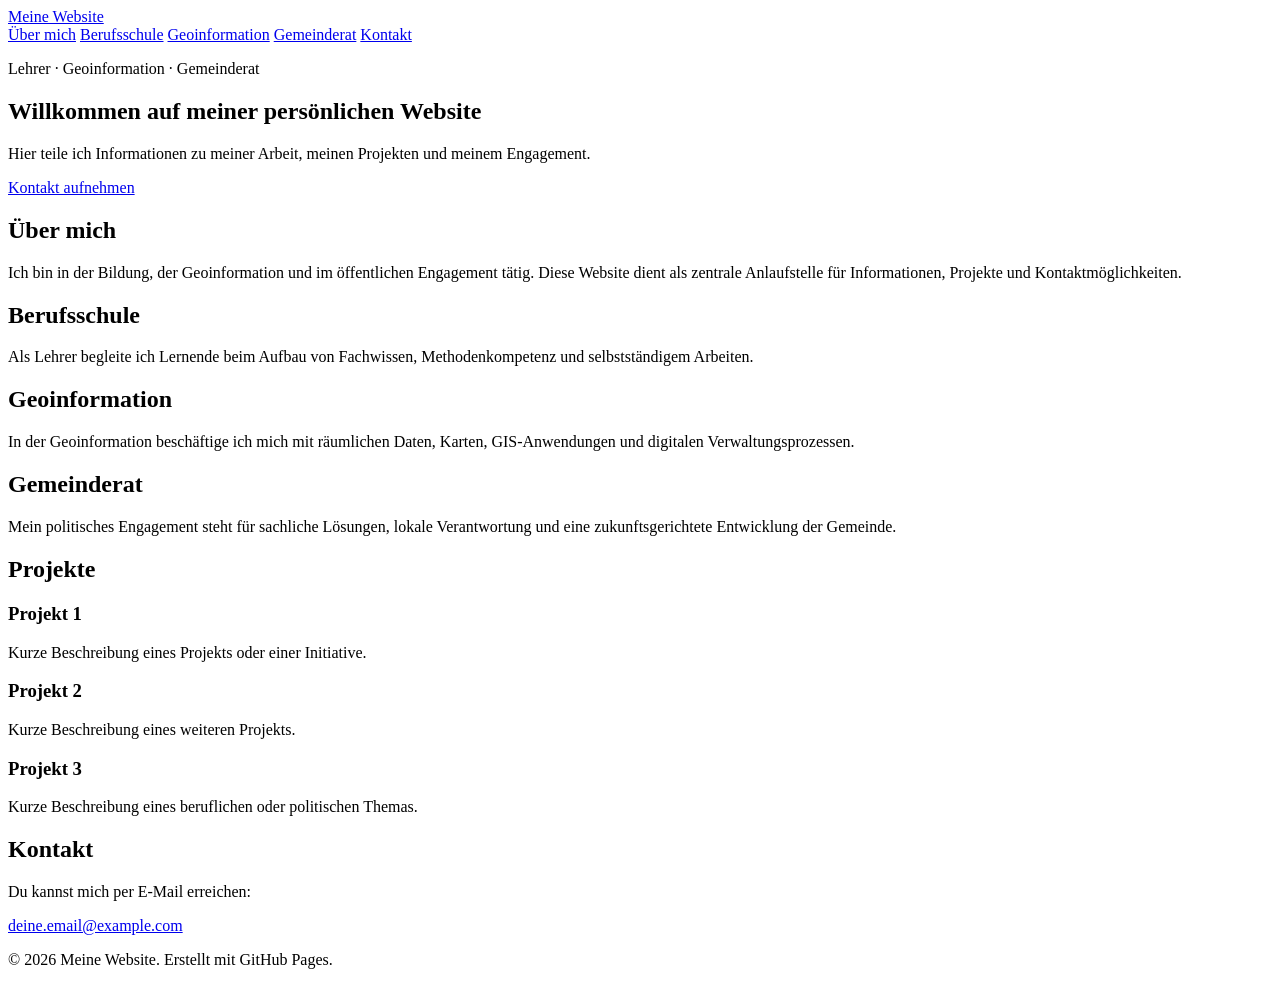
==== index.html @ fcdd3fe5 "Add files via upload" ====
<!DOCTYPE html>
<html lang="de">
<head>
  <meta charset="UTF-8" />
  <meta name="viewport" content="width=device-width, initial-scale=1.0" />
  <title>Meine Website</title>
  <link rel="stylesheet" href="style.css" />
</head>
<body>
  <header class="site-header">
    <nav class="nav">
      <a href="#start" class="logo">Meine Website</a>
      <div class="nav-links">
        <a href="#ueber-mich">Über mich</a>
        <a href="#berufsschule">Berufsschule</a>
        <a href="#geoinformation">Geoinformation</a>
        <a href="#gemeinderat">Gemeinderat</a>
        <a href="#kontakt">Kontakt</a>
      </div>
    </nav>
  </header>

  <main>
    <section id="start" class="hero">
      <div>
        <p class="eyebrow">Lehrer · Geoinformation · Gemeinderat</p>
        <h1>Willkommen auf meiner persönlichen Website</h1>
        <p class="lead">
          Hier teile ich Informationen zu meiner Arbeit, meinen Projekten und meinem Engagement.
        </p>
        <a class="button" href="#kontakt">Kontakt aufnehmen</a>
      </div>
    </section>

    <section id="ueber-mich" class="section">
      <h2>Über mich</h2>
      <p>
        Ich bin in der Bildung, der Geoinformation und im öffentlichen Engagement tätig.
        Diese Website dient als zentrale Anlaufstelle für Informationen, Projekte und Kontaktmöglichkeiten.
      </p>
    </section>

    <section id="berufsschule" class="section card-grid">
      <div class="card">
        <h2>Berufsschule</h2>
        <p>
          Als Lehrer begleite ich Lernende beim Aufbau von Fachwissen, Methodenkompetenz
          und selbstständigem Arbeiten.
        </p>
      </div>

      <div class="card">
        <h2>Geoinformation</h2>
        <p>
          In der Geoinformation beschäftige ich mich mit räumlichen Daten, Karten,
          GIS-Anwendungen und digitalen Verwaltungsprozessen.
        </p>
      </div>

      <div class="card">
        <h2>Gemeinderat</h2>
        <p>
          Mein politisches Engagement steht für sachliche Lösungen, lokale Verantwortung
          und eine zukunftsgerichtete Entwicklung der Gemeinde.
        </p>
      </div>
    </section>

    <section id="projekte" class="section">
      <h2>Projekte</h2>
      <div class="project-list">
        <article>
          <h3>Projekt 1</h3>
          <p>Kurze Beschreibung eines Projekts oder einer Initiative.</p>
        </article>
        <article>
          <h3>Projekt 2</h3>
          <p>Kurze Beschreibung eines weiteren Projekts.</p>
        </article>
        <article>
          <h3>Projekt 3</h3>
          <p>Kurze Beschreibung eines beruflichen oder politischen Themas.</p>
        </article>
      </div>
    </section>

    <section id="kontakt" class="section contact">
      <h2>Kontakt</h2>
      <p>Du kannst mich per E-Mail erreichen:</p>
      <a class="mail-link" href="mailto:deine.email@example.com">deine.email@example.com</a>
    </section>
  </main>

  <footer class="footer">
    <p>© 2026 Meine Website. Erstellt mit GitHub Pages.</p>
  </footer>
</body>
</html>
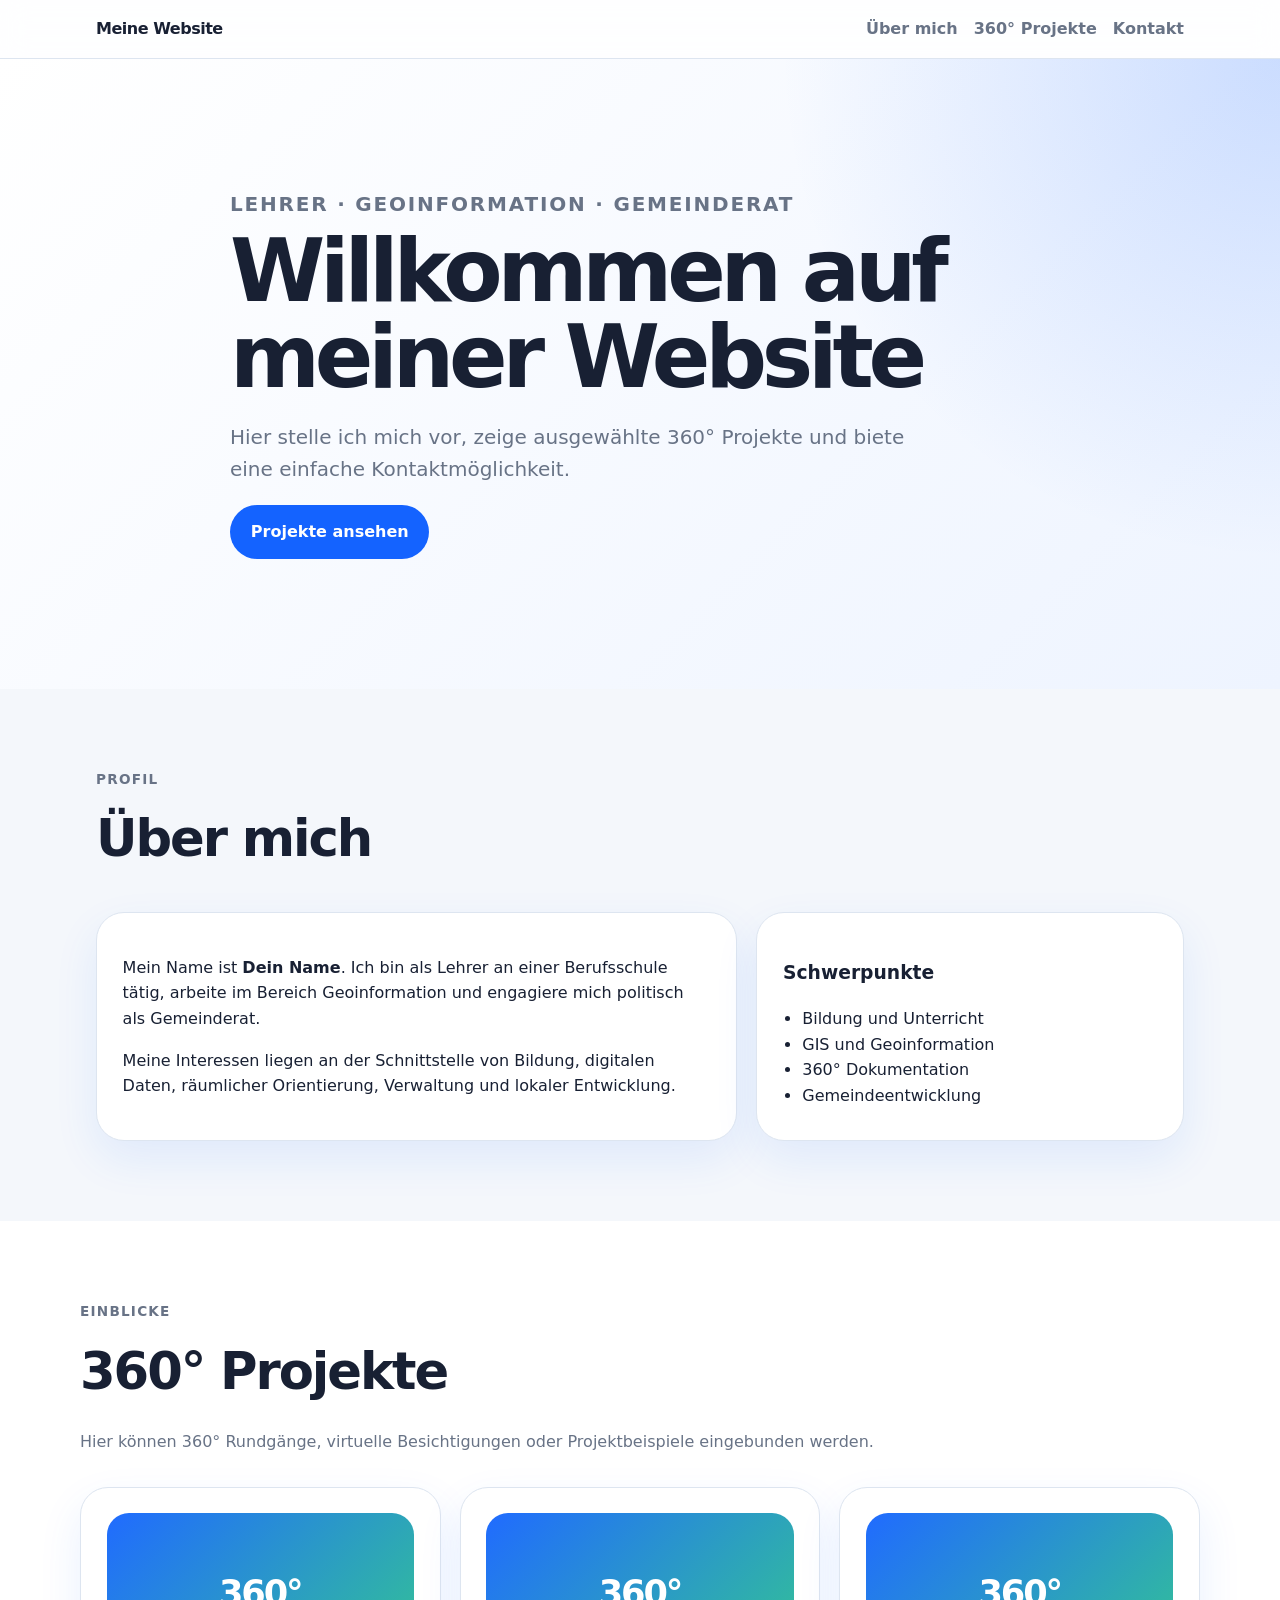
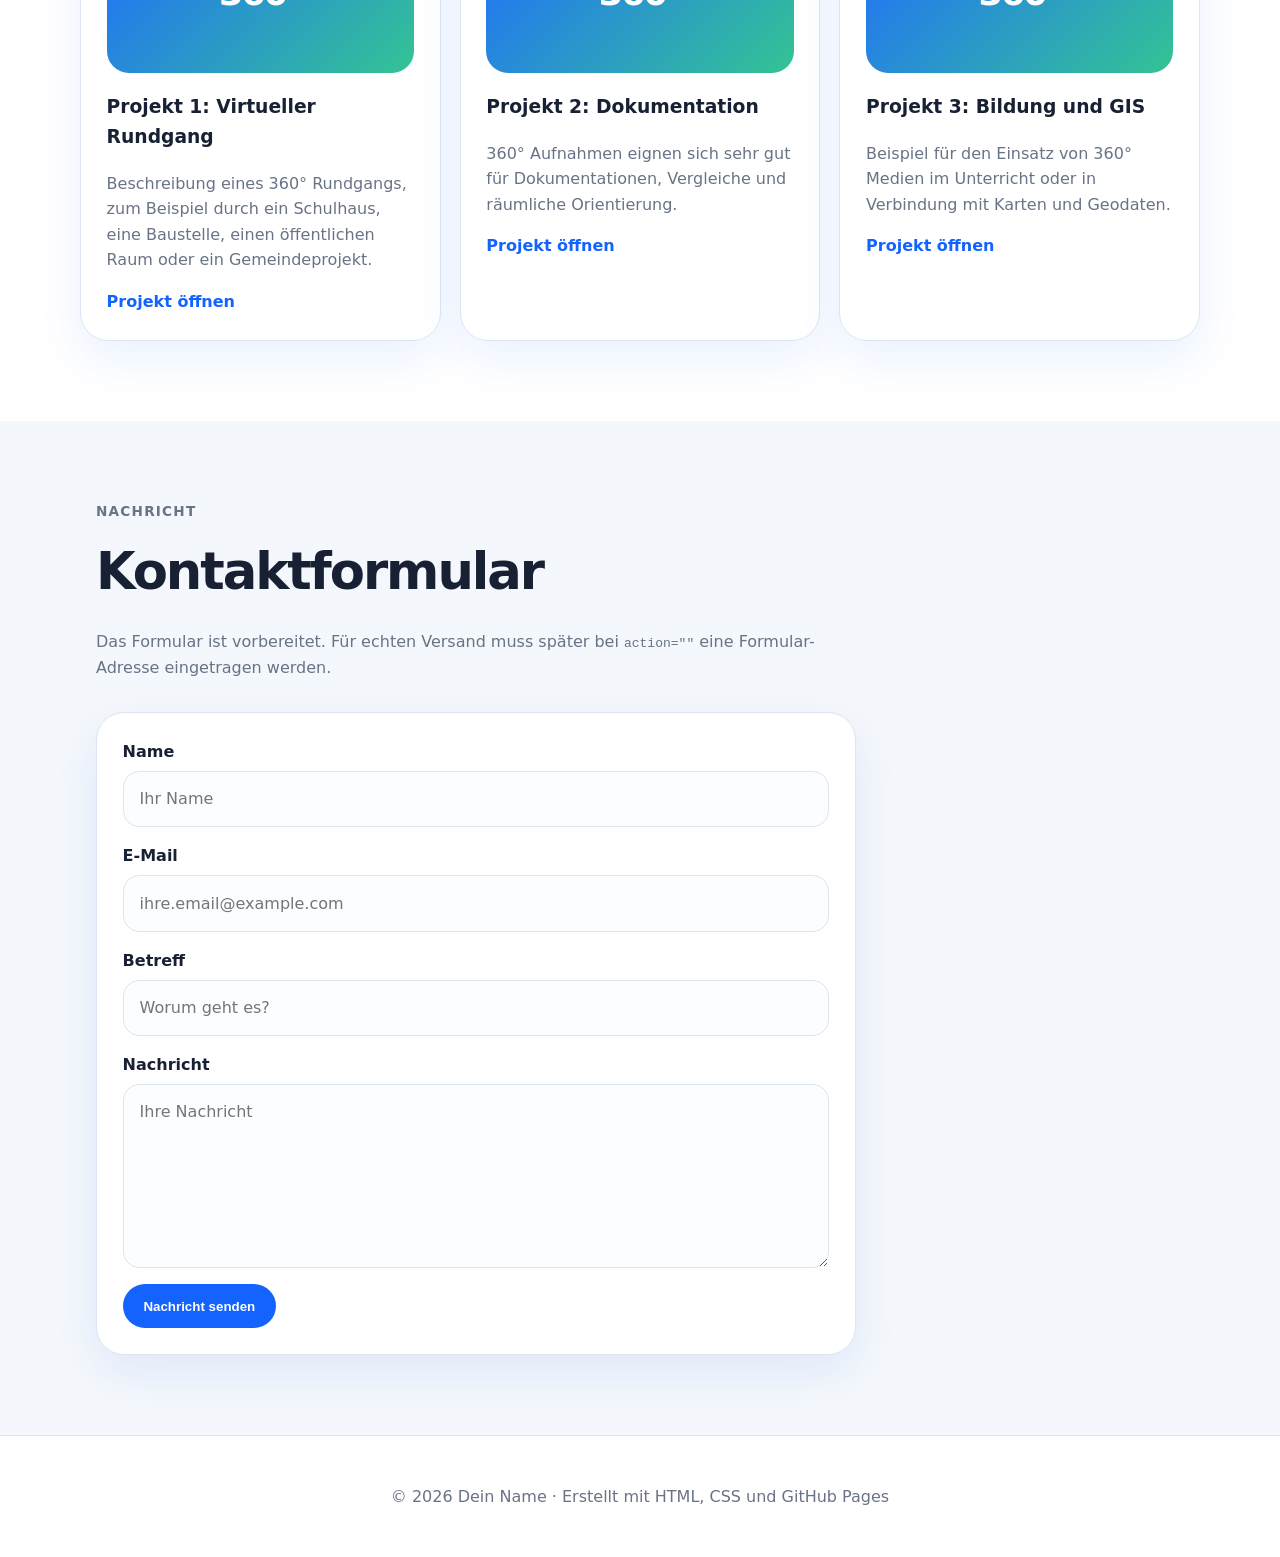
==== commit 9d1ed521: "Add files via upload" ====
--- a/index.html
+++ b/index.html
@@ -3,18 +3,16 @@
 <head>
   <meta charset="UTF-8" />
   <meta name="viewport" content="width=device-width, initial-scale=1.0" />
-  <title>Meine Website</title>
+  <title>Meine Website | 360° Projekte</title>
   <link rel="stylesheet" href="style.css" />
 </head>
 <body>
-  <header class="site-header">
+  <header class="header">
     <nav class="nav">
-      <a href="#start" class="logo">Meine Website</a>
+      <a class="logo" href="#start">Meine Website</a>
       <div class="nav-links">
         <a href="#ueber-mich">Über mich</a>
-        <a href="#berufsschule">Berufsschule</a>
-        <a href="#geoinformation">Geoinformation</a>
-        <a href="#gemeinderat">Gemeinderat</a>
+        <a href="#projekte">360° Projekte</a>
         <a href="#kontakt">Kontakt</a>
       </div>
     </nav>
@@ -22,77 +20,134 @@
 
   <main>
     <section id="start" class="hero">
-      <div>
-        <p class="eyebrow">Lehrer · Geoinformation · Gemeinderat</p>
-        <h1>Willkommen auf meiner persönlichen Website</h1>
-        <p class="lead">
-          Hier teile ich Informationen zu meiner Arbeit, meinen Projekten und meinem Engagement.
+      <div class="hero-content">
+        <p class="label">Lehrer · Geoinformation · Gemeinderat</p>
+        <h1>Willkommen auf meiner Website</h1>
+        <p>
+          Hier stelle ich mich vor, zeige ausgewählte 360° Projekte
+          und biete eine einfache Kontaktmöglichkeit.
         </p>
-        <a class="button" href="#kontakt">Kontakt aufnehmen</a>
+        <a class="button" href="#projekte">Projekte ansehen</a>
       </div>
     </section>
 
     <section id="ueber-mich" class="section">
-      <h2>Über mich</h2>
-      <p>
-        Ich bin in der Bildung, der Geoinformation und im öffentlichen Engagement tätig.
-        Diese Website dient als zentrale Anlaufstelle für Informationen, Projekte und Kontaktmöglichkeiten.
-      </p>
+      <div class="section-header">
+        <p class="label">Profil</p>
+        <h2>Über mich</h2>
+      </div>
+
+      <div class="about-grid">
+        <div class="about-text">
+          <p>
+            Mein Name ist <strong>Dein Name</strong>. Ich bin als Lehrer an einer Berufsschule tätig,
+            arbeite im Bereich Geoinformation und engagiere mich politisch als Gemeinderat.
+          </p>
+          <p>
+            Meine Interessen liegen an der Schnittstelle von Bildung, digitalen Daten,
+            räumlicher Orientierung, Verwaltung und lokaler Entwicklung.
+          </p>
+        </div>
+
+        <div class="info-card">
+          <h3>Schwerpunkte</h3>
+          <ul>
+            <li>Bildung und Unterricht</li>
+            <li>GIS und Geoinformation</li>
+            <li>360° Dokumentation</li>
+            <li>Gemeindeentwicklung</li>
+          </ul>
+        </div>
+      </div>
     </section>
 
-    <section id="berufsschule" class="section card-grid">
-      <div class="card">
-        <h2>Berufsschule</h2>
+    <section id="projekte" class="section section-alt">
+      <div class="section-header">
+        <p class="label">Einblicke</p>
+        <h2>360° Projekte</h2>
         <p>
-          Als Lehrer begleite ich Lernende beim Aufbau von Fachwissen, Methodenkompetenz
-          und selbstständigem Arbeiten.
+          Hier können 360° Rundgänge, virtuelle Besichtigungen oder Projektbeispiele
+          eingebunden werden.
         </p>
       </div>
 
-      <div class="card">
-        <h2>Geoinformation</h2>
-        <p>
-          In der Geoinformation beschäftige ich mich mit räumlichen Daten, Karten,
-          GIS-Anwendungen und digitalen Verwaltungsprozessen.
-        </p>
-      </div>
+      <div class="project-grid">
+        <article class="project-card">
+          <div class="project-preview">
+            <span>360°</span>
+          </div>
+          <h3>Projekt 1: Virtueller Rundgang</h3>
+          <p>
+            Beschreibung eines 360° Rundgangs, zum Beispiel durch ein Schulhaus,
+            eine Baustelle, einen öffentlichen Raum oder ein Gemeindeprojekt.
+          </p>
+          <a href="#" class="text-link">Projekt öffnen</a>
+        </article>
 
-      <div class="card">
-        <h2>Gemeinderat</h2>
-        <p>
-          Mein politisches Engagement steht für sachliche Lösungen, lokale Verantwortung
-          und eine zukunftsgerichtete Entwicklung der Gemeinde.
-        </p>
-      </div>
-    </section>
+        <article class="project-card">
+          <div class="project-preview">
+            <span>360°</span>
+          </div>
+          <h3>Projekt 2: Dokumentation</h3>
+          <p>
+            360° Aufnahmen eignen sich sehr gut für Dokumentationen, Vergleiche
+            und räumliche Orientierung.
+          </p>
+          <a href="#" class="text-link">Projekt öffnen</a>
+        </article>
 
-    <section id="projekte" class="section">
-      <h2>Projekte</h2>
-      <div class="project-list">
-        <article>
-          <h3>Projekt 1</h3>
-          <p>Kurze Beschreibung eines Projekts oder einer Initiative.</p>
-        </article>
-        <article>
-          <h3>Projekt 2</h3>
-          <p>Kurze Beschreibung eines weiteren Projekts.</p>
-        </article>
-        <article>
-          <h3>Projekt 3</h3>
-          <p>Kurze Beschreibung eines beruflichen oder politischen Themas.</p>
+        <article class="project-card">
+          <div class="project-preview">
+            <span>360°</span>
+          </div>
+          <h3>Projekt 3: Bildung und GIS</h3>
+          <p>
+            Beispiel für den Einsatz von 360° Medien im Unterricht oder in Verbindung
+            mit Karten und Geodaten.
+          </p>
+          <a href="#" class="text-link">Projekt öffnen</a>
         </article>
       </div>
     </section>
 
-    <section id="kontakt" class="section contact">
-      <h2>Kontakt</h2>
-      <p>Du kannst mich per E-Mail erreichen:</p>
-      <a class="mail-link" href="mailto:deine.email@example.com">deine.email@example.com</a>
+    <section id="kontakt" class="section">
+      <div class="section-header">
+        <p class="label">Nachricht</p>
+        <h2>Kontaktformular</h2>
+        <p>
+          Das Formular ist vorbereitet. Für echten Versand muss später bei
+          <code>action=""</code> eine Formular-Adresse eingetragen werden.
+        </p>
+      </div>
+
+      <form class="contact-form" action="" method="post">
+        <div class="form-row">
+          <label for="name">Name</label>
+          <input id="name" name="name" type="text" placeholder="Ihr Name" required />
+        </div>
+
+        <div class="form-row">
+          <label for="email">E-Mail</label>
+          <input id="email" name="email" type="email" placeholder="ihre.email@example.com" required />
+        </div>
+
+        <div class="form-row">
+          <label for="subject">Betreff</label>
+          <input id="subject" name="subject" type="text" placeholder="Worum geht es?" />
+        </div>
+
+        <div class="form-row">
+          <label for="message">Nachricht</label>
+          <textarea id="message" name="message" rows="6" placeholder="Ihre Nachricht" required></textarea>
+        </div>
+
+        <button type="submit">Nachricht senden</button>
+      </form>
     </section>
   </main>
 
   <footer class="footer">
-    <p>© 2026 Meine Website. Erstellt mit GitHub Pages.</p>
+    <p>© 2026 Dein Name · Erstellt mit HTML, CSS und GitHub Pages</p>
   </footer>
 </body>
 </html>
--- a/style.css
+++ b/style.css
@@ -0,0 +1,261 @@
+:root {
+  --background: #f4f7fb;
+  --surface: #ffffff;
+  --text: #182033;
+  --muted: #687386;
+  --primary: #1463ff;
+  --primary-dark: #0f47b8;
+  --border: #dde5f0;
+  --shadow: 0 18px 45px rgba(20, 99, 255, 0.09);
+}
+
+* {
+  box-sizing: border-box;
+}
+
+html {
+  scroll-behavior: smooth;
+}
+
+body {
+  margin: 0;
+  font-family: system-ui, -apple-system, BlinkMacSystemFont, "Segoe UI", sans-serif;
+  background: var(--background);
+  color: var(--text);
+  line-height: 1.6;
+}
+
+.header {
+  position: sticky;
+  top: 0;
+  z-index: 20;
+  background: rgba(255, 255, 255, 0.88);
+  border-bottom: 1px solid var(--border);
+  backdrop-filter: blur(14px);
+}
+
+.nav {
+  max-width: 1120px;
+  margin: 0 auto;
+  padding: 1rem;
+  display: flex;
+  justify-content: space-between;
+  align-items: center;
+  gap: 1rem;
+}
+
+.logo {
+  color: var(--text);
+  font-weight: 800;
+  text-decoration: none;
+  letter-spacing: -0.03em;
+}
+
+.nav-links {
+  display: flex;
+  gap: 1rem;
+  flex-wrap: wrap;
+}
+
+.nav-links a {
+  color: var(--muted);
+  text-decoration: none;
+  font-weight: 600;
+}
+
+.nav-links a:hover {
+  color: var(--primary);
+}
+
+.hero {
+  min-height: 70vh;
+  display: grid;
+  align-items: center;
+  background:
+    radial-gradient(circle at top right, rgba(20, 99, 255, 0.18), transparent 35%),
+    linear-gradient(135deg, #ffffff, #eef4ff);
+}
+
+.hero-content,
+.section {
+  max-width: 1120px;
+  margin: 0 auto;
+  padding: 5rem 1rem;
+}
+
+.hero h1 {
+  max-width: 820px;
+  margin: 0.4rem 0 1rem;
+  font-size: clamp(2.6rem, 7vw, 5.4rem);
+  line-height: 1;
+  letter-spacing: -0.06em;
+}
+
+.hero p {
+  max-width: 700px;
+  color: var(--muted);
+  font-size: 1.25rem;
+}
+
+.label {
+  margin: 0 0 0.5rem;
+  color: var(--primary);
+  font-weight: 800;
+  text-transform: uppercase;
+  letter-spacing: 0.09em;
+  font-size: 0.85rem;
+}
+
+.button,
+button {
+  display: inline-block;
+  border: 0;
+  border-radius: 999px;
+  background: var(--primary);
+  color: #ffffff;
+  padding: 0.9rem 1.3rem;
+  font-weight: 800;
+  text-decoration: none;
+  cursor: pointer;
+}
+
+.button:hover,
+button:hover {
+  background: var(--primary-dark);
+}
+
+.section-header {
+  max-width: 760px;
+  margin-bottom: 2rem;
+}
+
+.section-header h2 {
+  margin: 0;
+  font-size: clamp(2rem, 4vw, 3.2rem);
+  letter-spacing: -0.04em;
+}
+
+.section-header p {
+  color: var(--muted);
+}
+
+.section-alt {
+  max-width: none;
+  background: #ffffff;
+}
+
+.section-alt > * {
+  max-width: 1120px;
+  margin-left: auto;
+  margin-right: auto;
+}
+
+.about-grid,
+.project-grid {
+  display: grid;
+  grid-template-columns: 1.5fr 1fr;
+  gap: 1.2rem;
+}
+
+.about-text,
+.info-card,
+.project-card,
+.contact-form {
+  background: var(--surface);
+  border: 1px solid var(--border);
+  border-radius: 28px;
+  padding: 1.6rem;
+  box-shadow: var(--shadow);
+}
+
+.info-card ul {
+  padding-left: 1.2rem;
+  margin-bottom: 0;
+}
+
+.project-grid {
+  grid-template-columns: repeat(3, 1fr);
+}
+
+.project-preview {
+  height: 160px;
+  border-radius: 22px;
+  display: grid;
+  place-items: center;
+  background:
+    linear-gradient(135deg, rgba(20, 99, 255, 0.95), rgba(16, 185, 129, 0.85));
+  color: white;
+  font-size: 2.2rem;
+  font-weight: 900;
+  letter-spacing: -0.06em;
+}
+
+.project-card p {
+  color: var(--muted);
+}
+
+.text-link {
+  color: var(--primary);
+  font-weight: 800;
+  text-decoration: none;
+}
+
+.text-link:hover {
+  text-decoration: underline;
+}
+
+.contact-form {
+  max-width: 760px;
+}
+
+.form-row {
+  display: grid;
+  gap: 0.4rem;
+  margin-bottom: 1rem;
+}
+
+label {
+  font-weight: 800;
+}
+
+input,
+textarea {
+  width: 100%;
+  border: 1px solid var(--border);
+  border-radius: 16px;
+  padding: 0.9rem 1rem;
+  font: inherit;
+  color: var(--text);
+  background: #fbfdff;
+}
+
+input:focus,
+textarea:focus {
+  outline: 3px solid rgba(20, 99, 255, 0.18);
+  border-color: var(--primary);
+}
+
+.footer {
+  padding: 2rem 1rem;
+  text-align: center;
+  color: var(--muted);
+  border-top: 1px solid var(--border);
+  background: #ffffff;
+}
+
+@media (max-width: 850px) {
+  .nav {
+    align-items: flex-start;
+    flex-direction: column;
+  }
+
+  .about-grid,
+  .project-grid {
+    grid-template-columns: 1fr;
+  }
+
+  .hero-content,
+  .section {
+    padding: 3.5rem 1rem;
+  }
+}
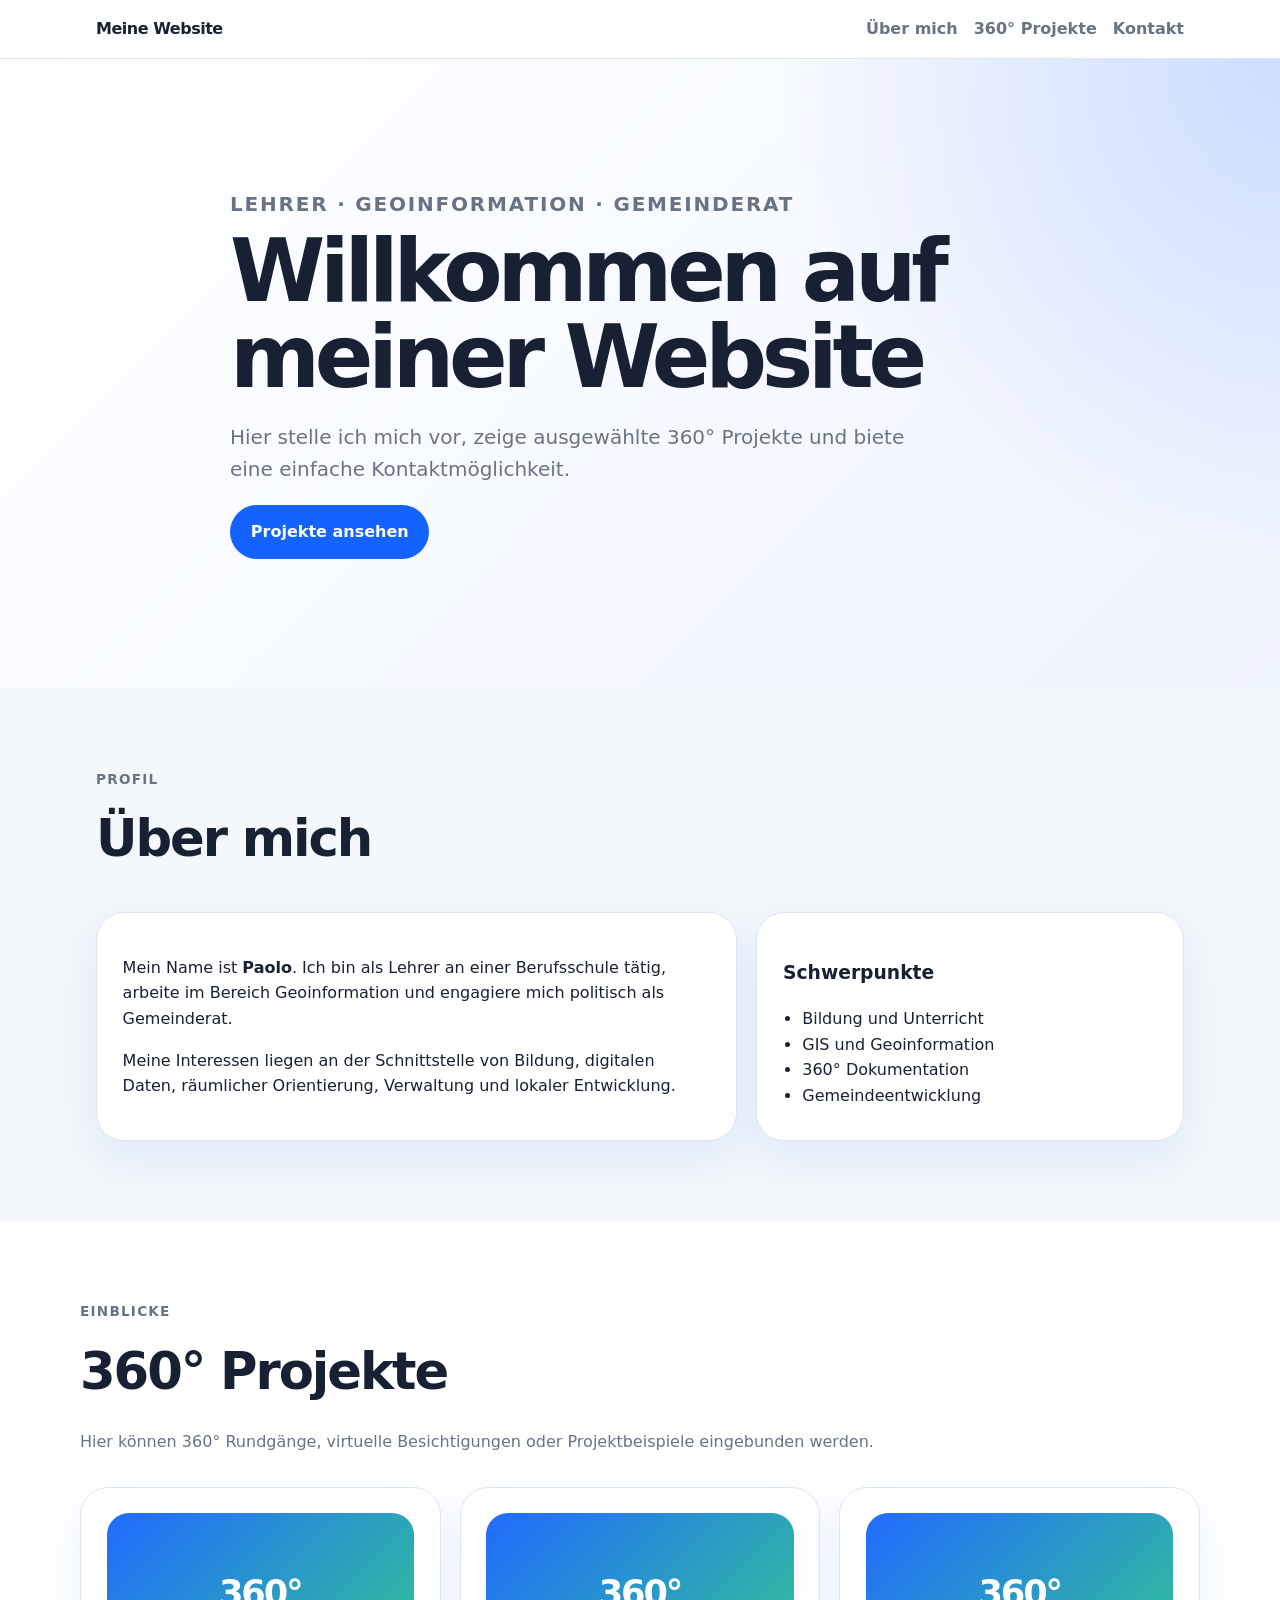
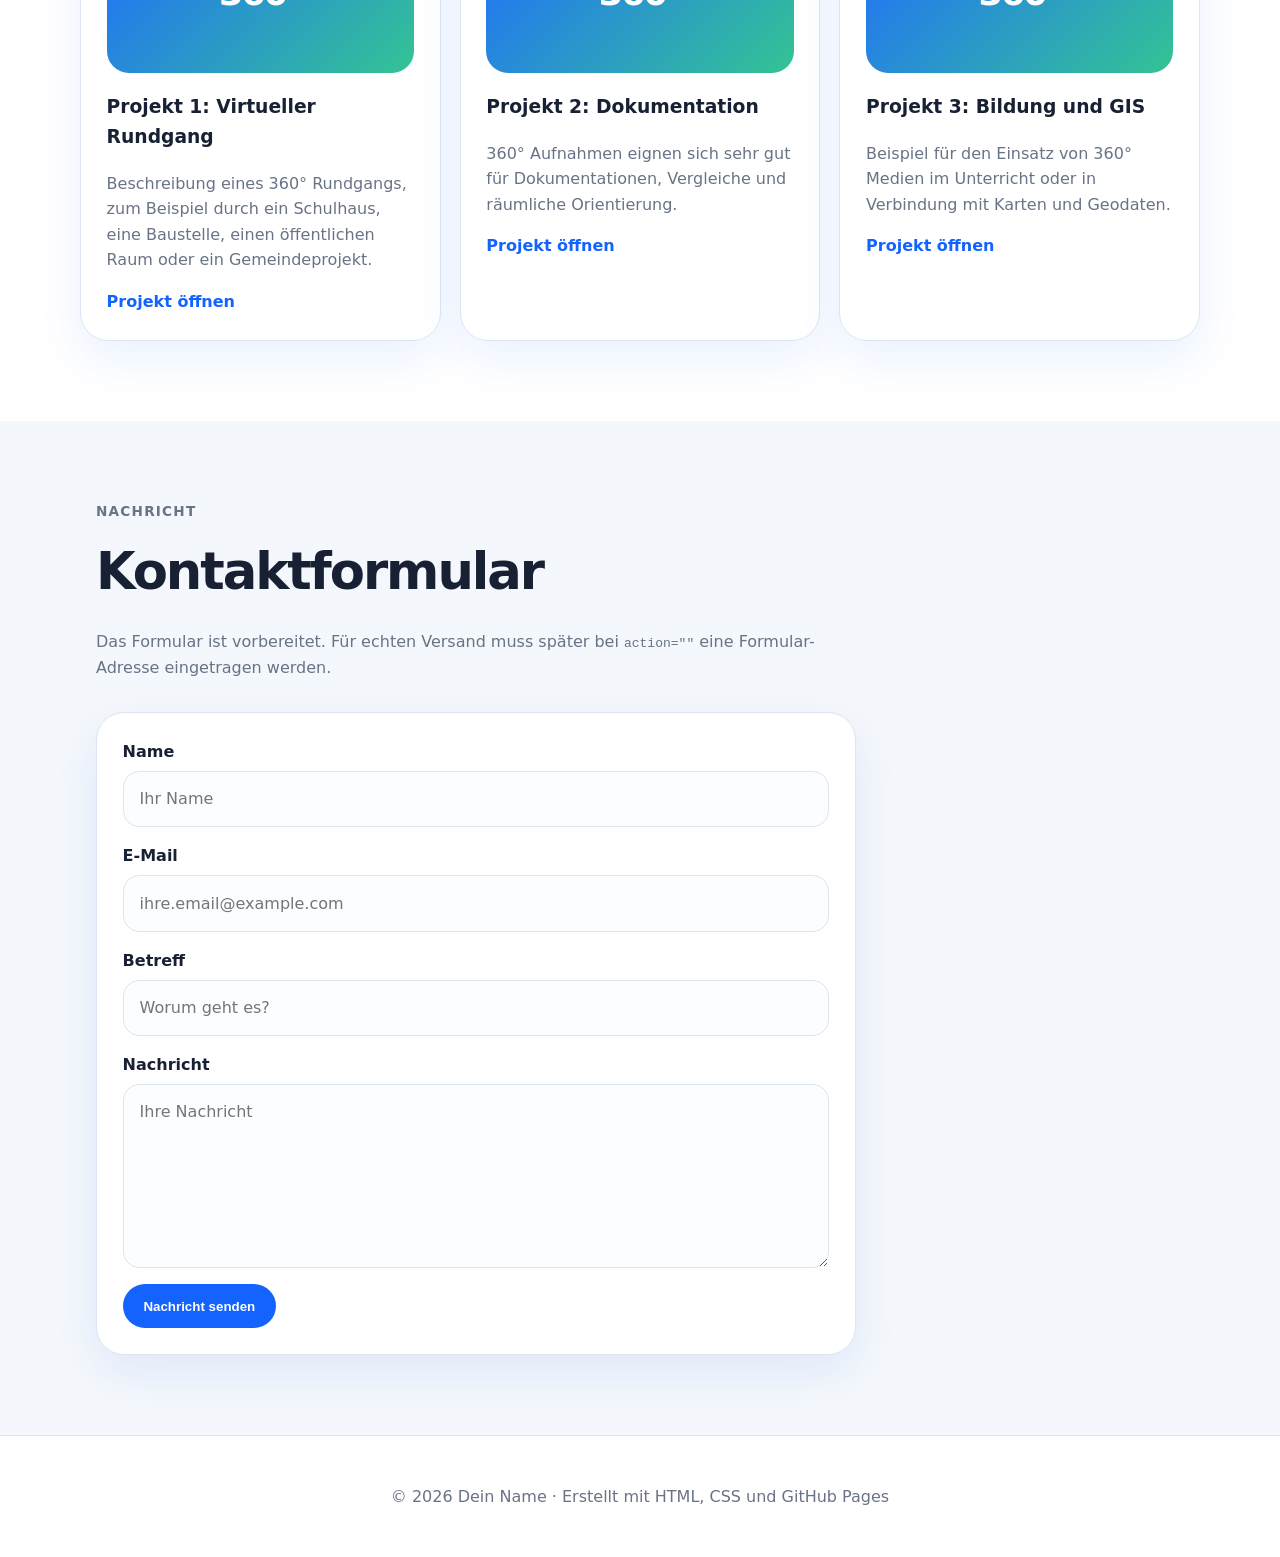
==== commit cefaf78b: "Update index.html" ====
--- a/index.html
+++ b/index.html
@@ -40,7 +40,7 @@
       <div class="about-grid">
         <div class="about-text">
           <p>
-            Mein Name ist <strong>Dein Name</strong>. Ich bin als Lehrer an einer Berufsschule tätig,
+            Mein Name ist <strong>Paolo</strong>. Ich bin als Lehrer an einer Berufsschule tätig,
             arbeite im Bereich Geoinformation und engagiere mich politisch als Gemeinderat.
           </p>
           <p>
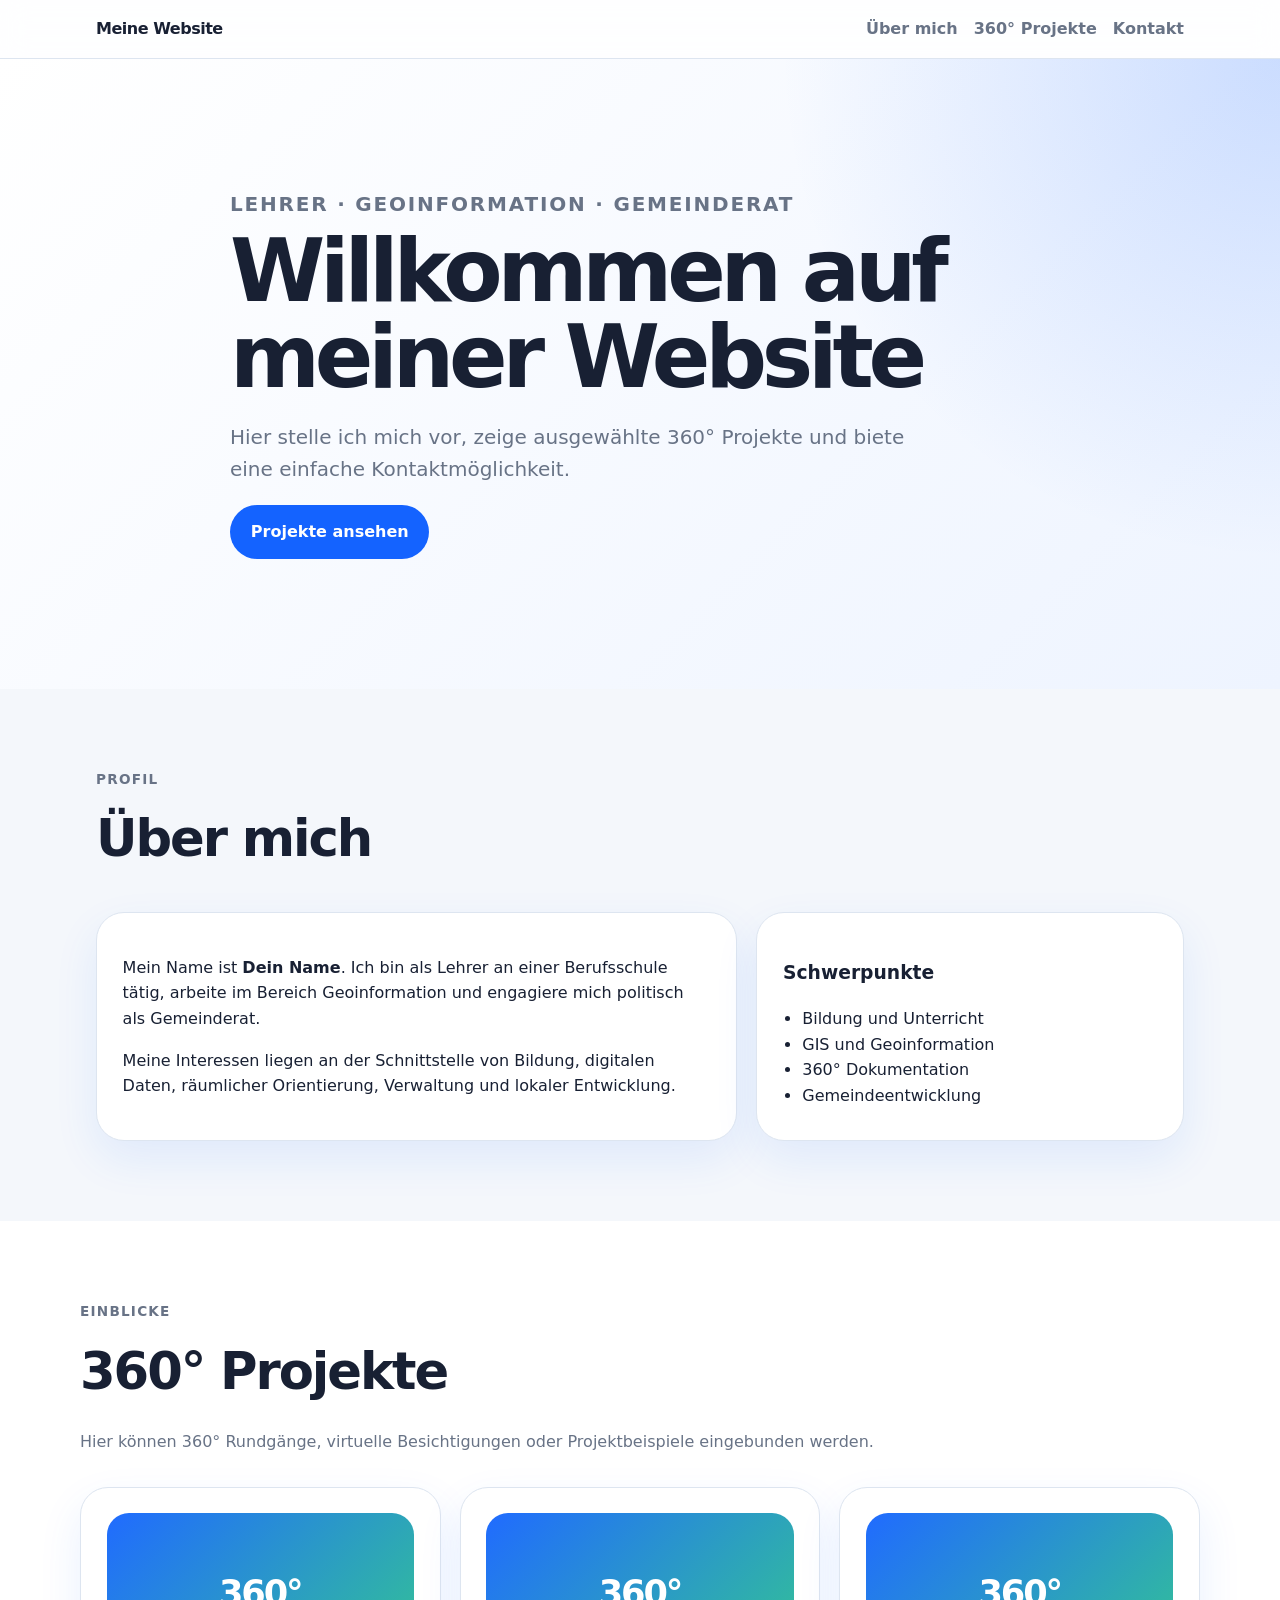
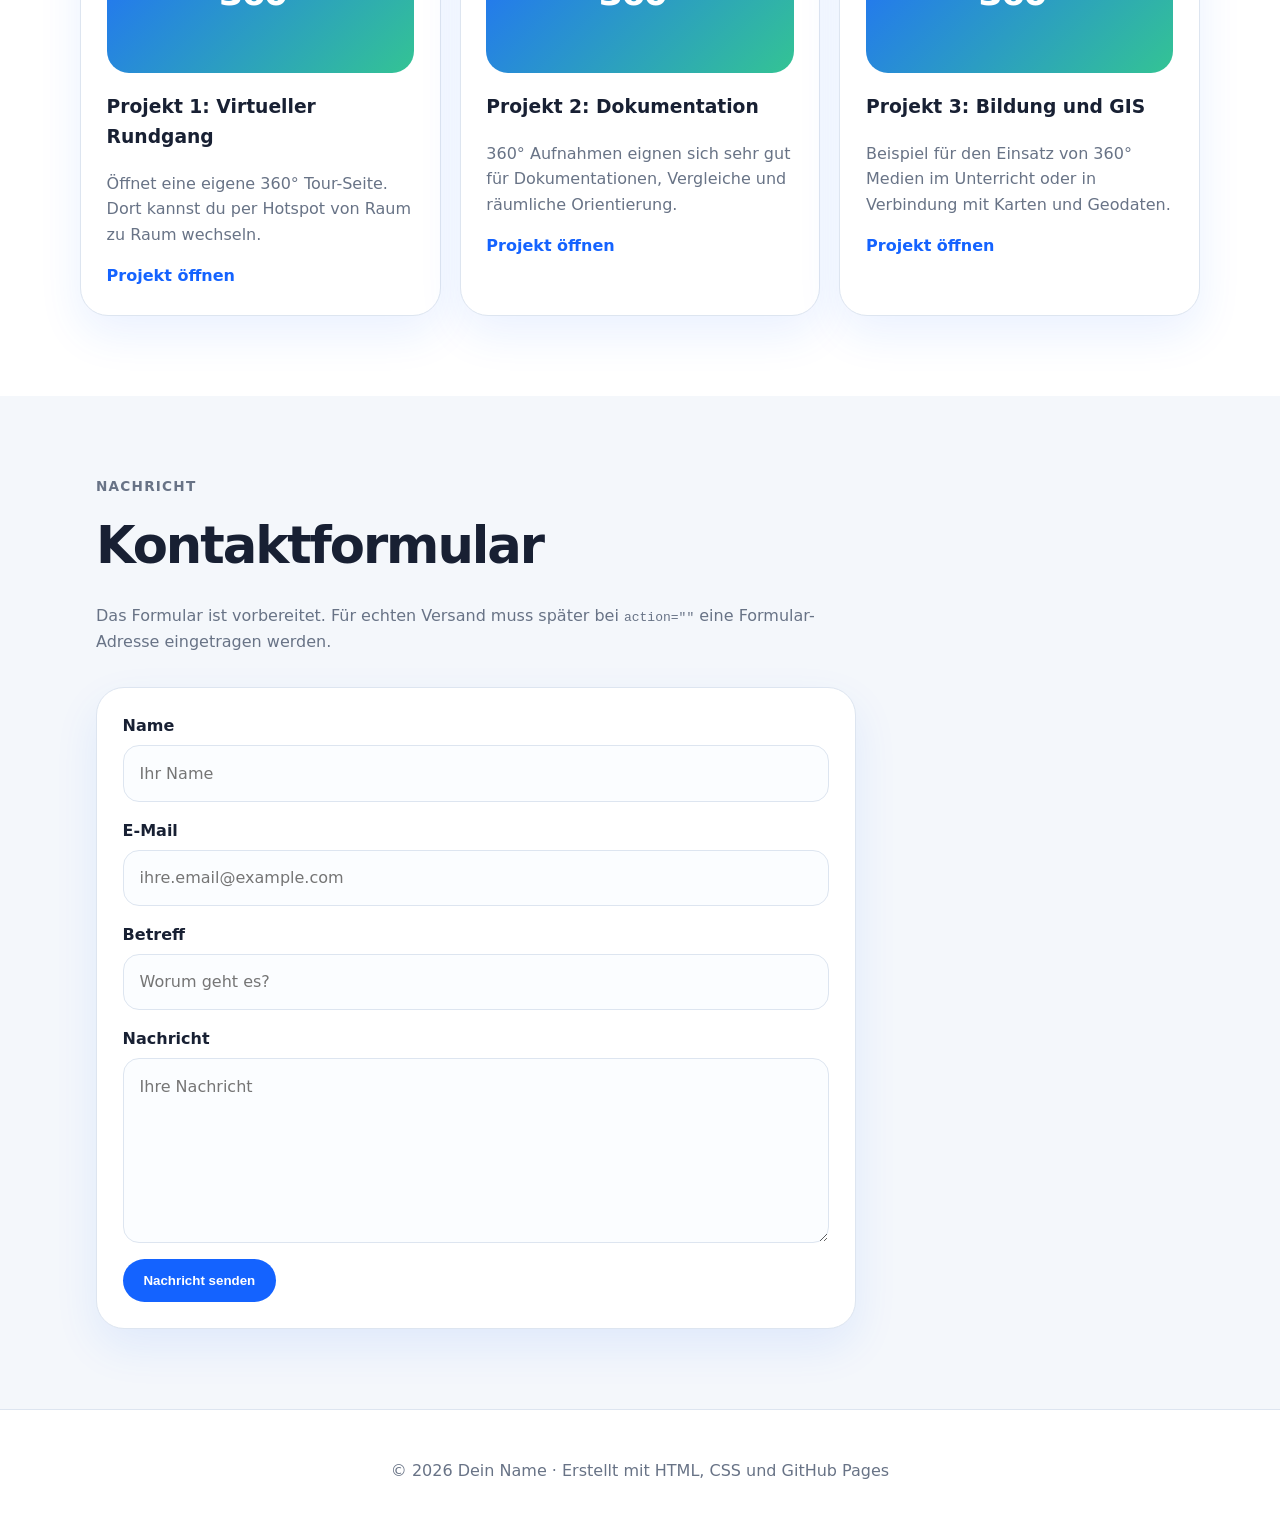
==== commit 21cc82d7: "Add files via upload" ====
--- a/index.html
+++ b/index.html
@@ -40,7 +40,7 @@
       <div class="about-grid">
         <div class="about-text">
           <p>
-            Mein Name ist <strong>Paolo</strong>. Ich bin als Lehrer an einer Berufsschule tätig,
+            Mein Name ist <strong>Dein Name</strong>. Ich bin als Lehrer an einer Berufsschule tätig,
             arbeite im Bereich Geoinformation und engagiere mich politisch als Gemeinderat.
           </p>
           <p>
@@ -78,10 +78,10 @@
           </div>
           <h3>Projekt 1: Virtueller Rundgang</h3>
           <p>
-            Beschreibung eines 360° Rundgangs, zum Beispiel durch ein Schulhaus,
-            eine Baustelle, einen öffentlichen Raum oder ein Gemeindeprojekt.
+            Öffnet eine eigene 360° Tour-Seite. Dort kannst du per Hotspot
+            von Raum zu Raum wechseln.
           </p>
-          <a href="#" class="text-link">Projekt öffnen</a>
+          <a href="projekt1.html" class="text-link">Projekt öffnen</a>
         </article>
 
         <article class="project-card">
--- a/style.css
+++ b/style.css
@@ -83,7 +83,8 @@
   padding: 5rem 1rem;
 }
 
-.hero h1 {
+.hero h1,
+.page-title {
   max-width: 820px;
   margin: 0.4rem 0 1rem;
   font-size: clamp(2.6rem, 7vw, 5.4rem);
@@ -160,7 +161,9 @@
 .about-text,
 .info-card,
 .project-card,
-.contact-form {
+.contact-form,
+.viewer-panel,
+.viewer-card {
   background: var(--surface);
   border: 1px solid var(--border);
   border-radius: 28px;
@@ -229,10 +232,43 @@
   background: #fbfdff;
 }
 
-input:focus,
-textarea:focus {
-  outline: 3px solid rgba(20, 99, 255, 0.18);
-  border-color: var(--primary);
+.viewer-layout {
+  display: grid;
+  grid-template-columns: 320px 1fr;
+  gap: 1.2rem;
+  align-items: start;
+}
+
+.viewer-panel h2,
+.viewer-panel h3 {
+  margin-top: 0;
+}
+
+.gallery-buttons {
+  display: grid;
+  gap: 0.8rem;
+}
+
+.gallery-buttons button {
+  width: 100%;
+}
+
+.small-text,
+.hint {
+  color: var(--muted);
+  font-size: 0.92rem;
+}
+
+#panorama {
+  width: 100%;
+  height: 560px;
+  border-radius: 22px;
+  overflow: hidden;
+  background: #dbe6f5;
+}
+
+.pnlm-hotspot-base {
+  transform: scale(1.25);
 }
 
 .footer {
@@ -243,14 +279,15 @@
   background: #ffffff;
 }
 
-@media (max-width: 850px) {
+@media (max-width: 900px) {
   .nav {
     align-items: flex-start;
     flex-direction: column;
   }
 
   .about-grid,
-  .project-grid {
+  .project-grid,
+  .viewer-layout {
     grid-template-columns: 1fr;
   }
 
@@ -258,4 +295,8 @@
   .section {
     padding: 3.5rem 1rem;
   }
-}
+
+  #panorama {
+    height: 420px;
+  }
+}
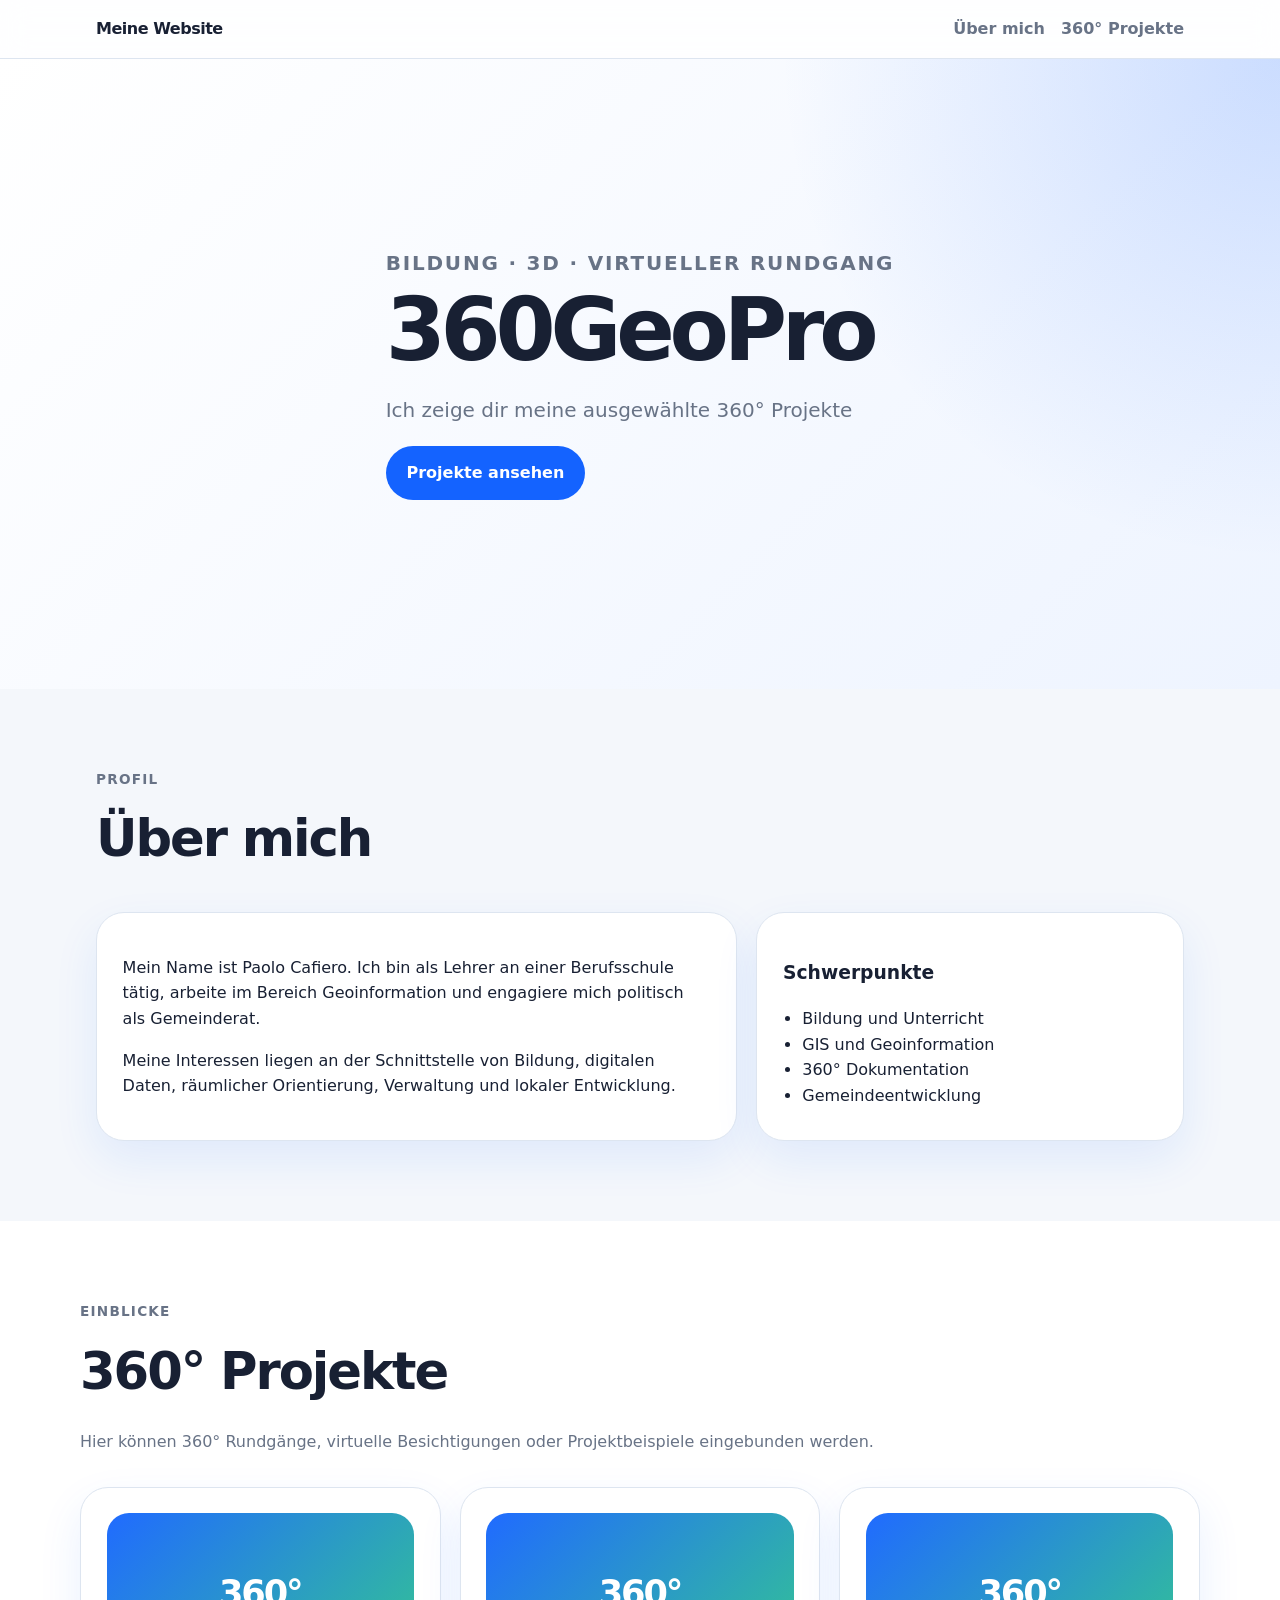
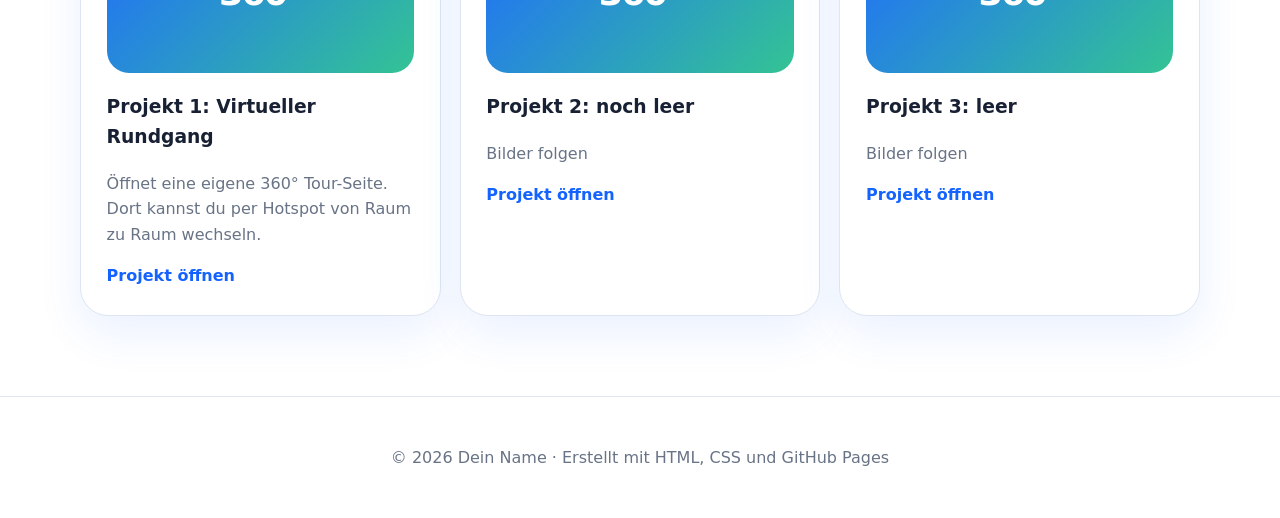
==== commit 1ba6bb73: "Update index.html" ====
--- a/index.html
+++ b/index.html
@@ -3,7 +3,7 @@
 <head>
   <meta charset="UTF-8" />
   <meta name="viewport" content="width=device-width, initial-scale=1.0" />
-  <title>Meine Website | 360° Projekte</title>
+  <title>Paolo Cafiero | 360° Projekte</title>
   <link rel="stylesheet" href="style.css" />
 </head>
 <body>
@@ -13,7 +13,6 @@
       <div class="nav-links">
         <a href="#ueber-mich">Über mich</a>
         <a href="#projekte">360° Projekte</a>
-        <a href="#kontakt">Kontakt</a>
       </div>
     </nav>
   </header>
@@ -21,11 +20,10 @@
   <main>
     <section id="start" class="hero">
       <div class="hero-content">
-        <p class="label">Lehrer · Geoinformation · Gemeinderat</p>
-        <h1>Willkommen auf meiner Website</h1>
+        <p class="label">Bildung · 3D · Virtueller Rundgang</p>
+        <h1>360GeoPro</h1>
         <p>
-          Hier stelle ich mich vor, zeige ausgewählte 360° Projekte
-          und biete eine einfache Kontaktmöglichkeit.
+          Ich zeige dir meine ausgewählte 360° Projekte
         </p>
         <a class="button" href="#projekte">Projekte ansehen</a>
       </div>
@@ -40,7 +38,7 @@
       <div class="about-grid">
         <div class="about-text">
           <p>
-            Mein Name ist <strong>Dein Name</strong>. Ich bin als Lehrer an einer Berufsschule tätig,
+            Mein Name ist Paolo Cafiero. Ich bin als Lehrer an einer Berufsschule tätig,
             arbeite im Bereich Geoinformation und engagiere mich politisch als Gemeinderat.
           </p>
           <p>
@@ -88,10 +86,9 @@
           <div class="project-preview">
             <span>360°</span>
           </div>
-          <h3>Projekt 2: Dokumentation</h3>
+          <h3>Projekt 2: noch leer</h3>
           <p>
-            360° Aufnahmen eignen sich sehr gut für Dokumentationen, Vergleiche
-            und räumliche Orientierung.
+            Bilder folgen
           </p>
           <a href="#" class="text-link">Projekt öffnen</a>
         </article>
@@ -100,50 +97,15 @@
           <div class="project-preview">
             <span>360°</span>
           </div>
-          <h3>Projekt 3: Bildung und GIS</h3>
+          <h3>Projekt 3: leer</h3>
           <p>
-            Beispiel für den Einsatz von 360° Medien im Unterricht oder in Verbindung
-            mit Karten und Geodaten.
+            Bilder folgen
           </p>
           <a href="#" class="text-link">Projekt öffnen</a>
         </article>
       </div>
     </section>
 
-    <section id="kontakt" class="section">
-      <div class="section-header">
-        <p class="label">Nachricht</p>
-        <h2>Kontaktformular</h2>
-        <p>
-          Das Formular ist vorbereitet. Für echten Versand muss später bei
-          <code>action=""</code> eine Formular-Adresse eingetragen werden.
-        </p>
-      </div>
-
-      <form class="contact-form" action="" method="post">
-        <div class="form-row">
-          <label for="name">Name</label>
-          <input id="name" name="name" type="text" placeholder="Ihr Name" required />
-        </div>
-
-        <div class="form-row">
-          <label for="email">E-Mail</label>
-          <input id="email" name="email" type="email" placeholder="ihre.email@example.com" required />
-        </div>
-
-        <div class="form-row">
-          <label for="subject">Betreff</label>
-          <input id="subject" name="subject" type="text" placeholder="Worum geht es?" />
-        </div>
-
-        <div class="form-row">
-          <label for="message">Nachricht</label>
-          <textarea id="message" name="message" rows="6" placeholder="Ihre Nachricht" required></textarea>
-        </div>
-
-        <button type="submit">Nachricht senden</button>
-      </form>
-    </section>
   </main>
 
   <footer class="footer">
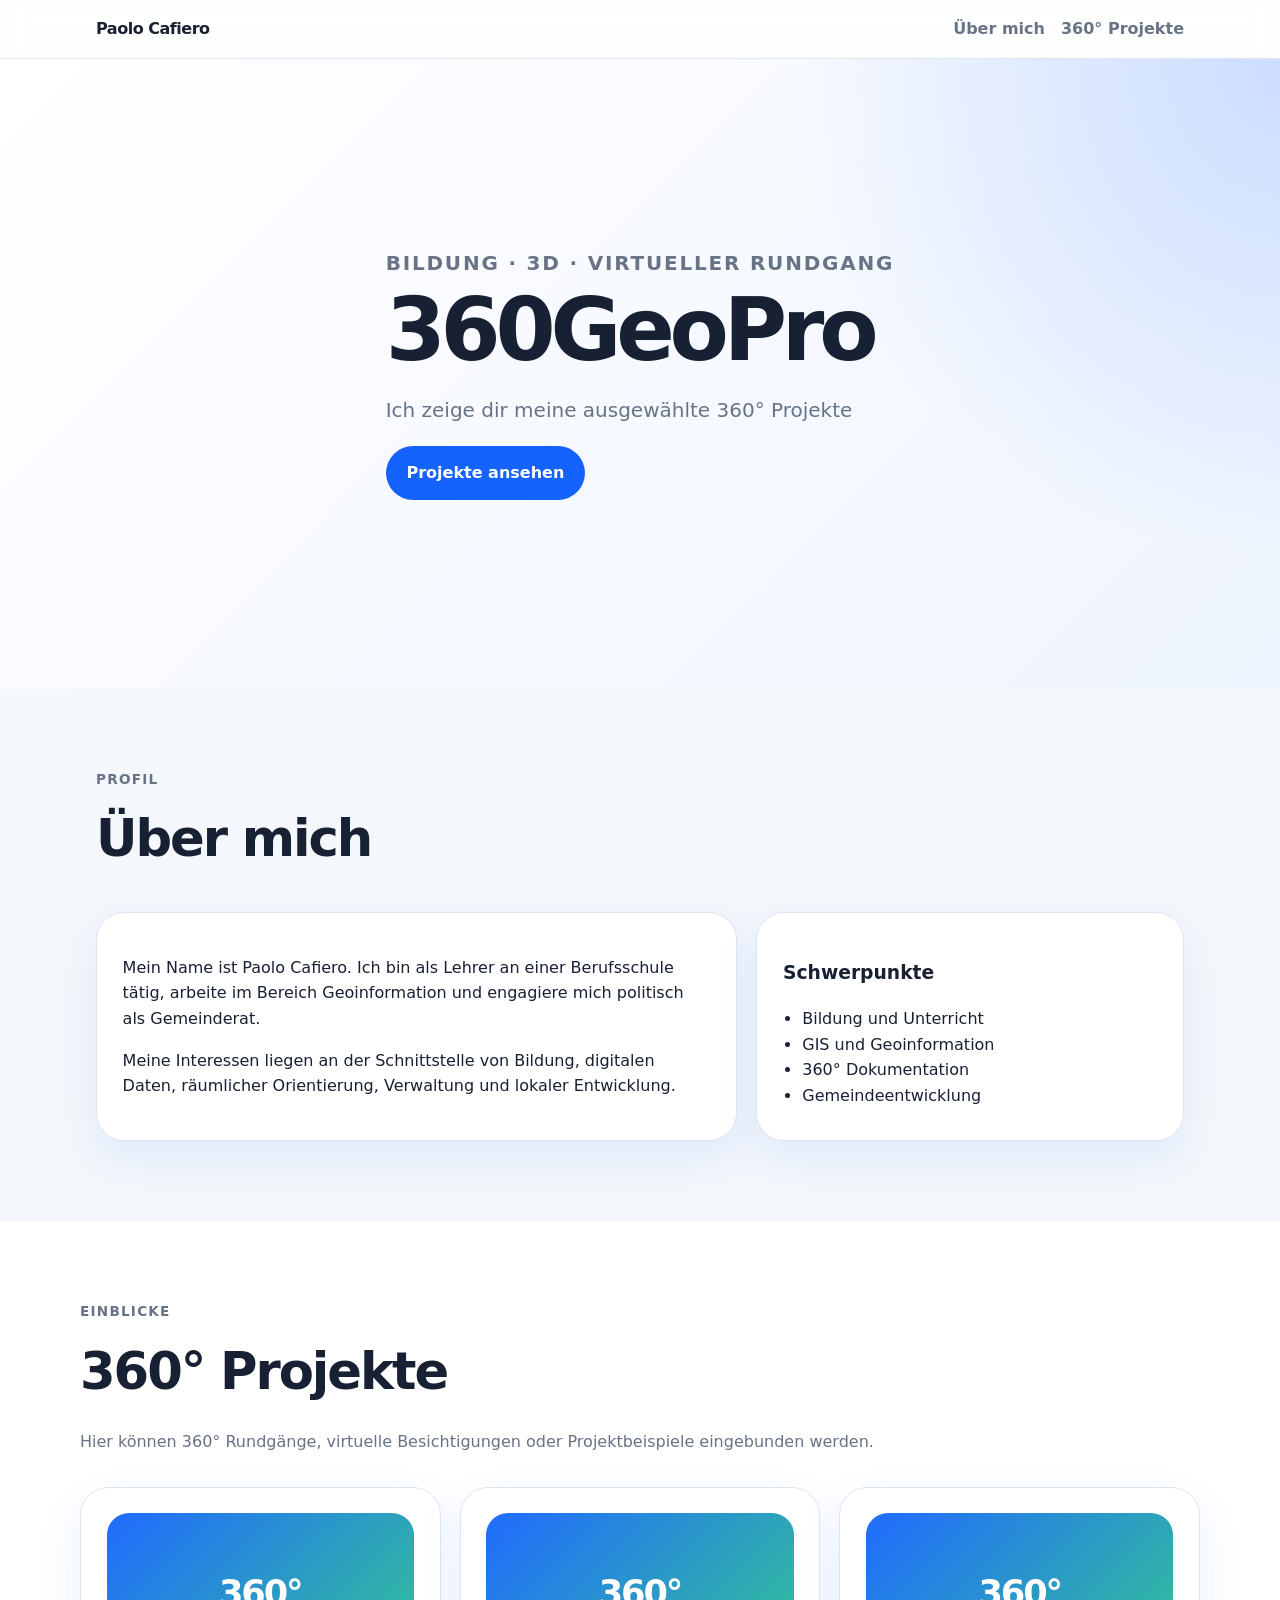
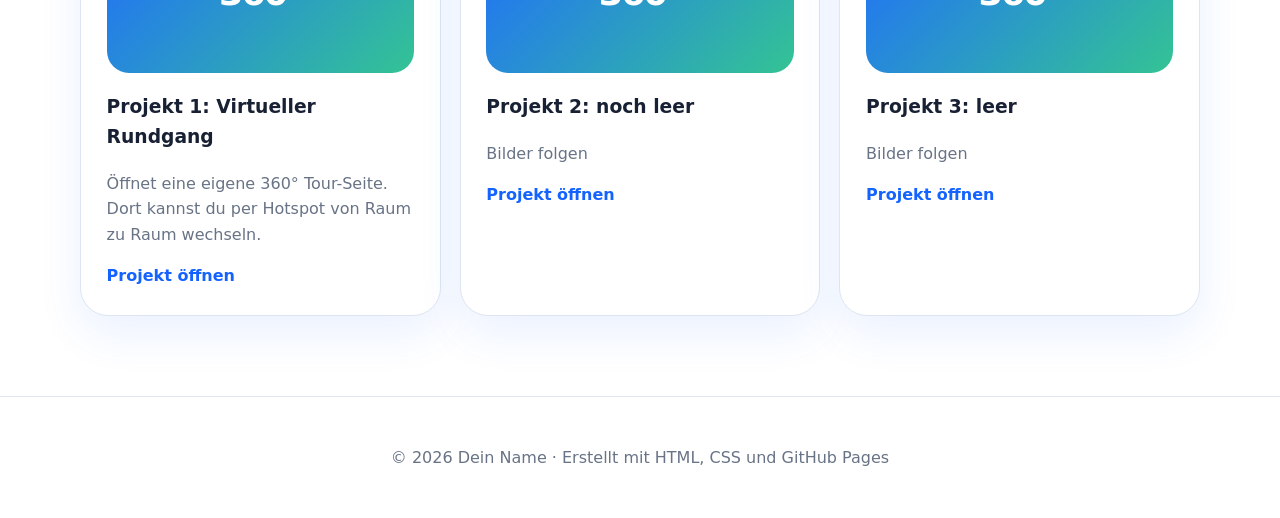
==== commit f5e8f091: "Update index.html" ====
--- a/index.html
+++ b/index.html
@@ -3,13 +3,13 @@
 <head>
   <meta charset="UTF-8" />
   <meta name="viewport" content="width=device-width, initial-scale=1.0" />
-  <title>Paolo Cafiero | 360° Projekte</title>
+  <title>Meine Website | 360° Projekte</title>
   <link rel="stylesheet" href="style.css" />
 </head>
 <body>
   <header class="header">
     <nav class="nav">
-      <a class="logo" href="#start">Meine Website</a>
+      <a class="logo" href="#start">Paolo Cafiero</a>
       <div class="nav-links">
         <a href="#ueber-mich">Über mich</a>
         <a href="#projekte">360° Projekte</a>
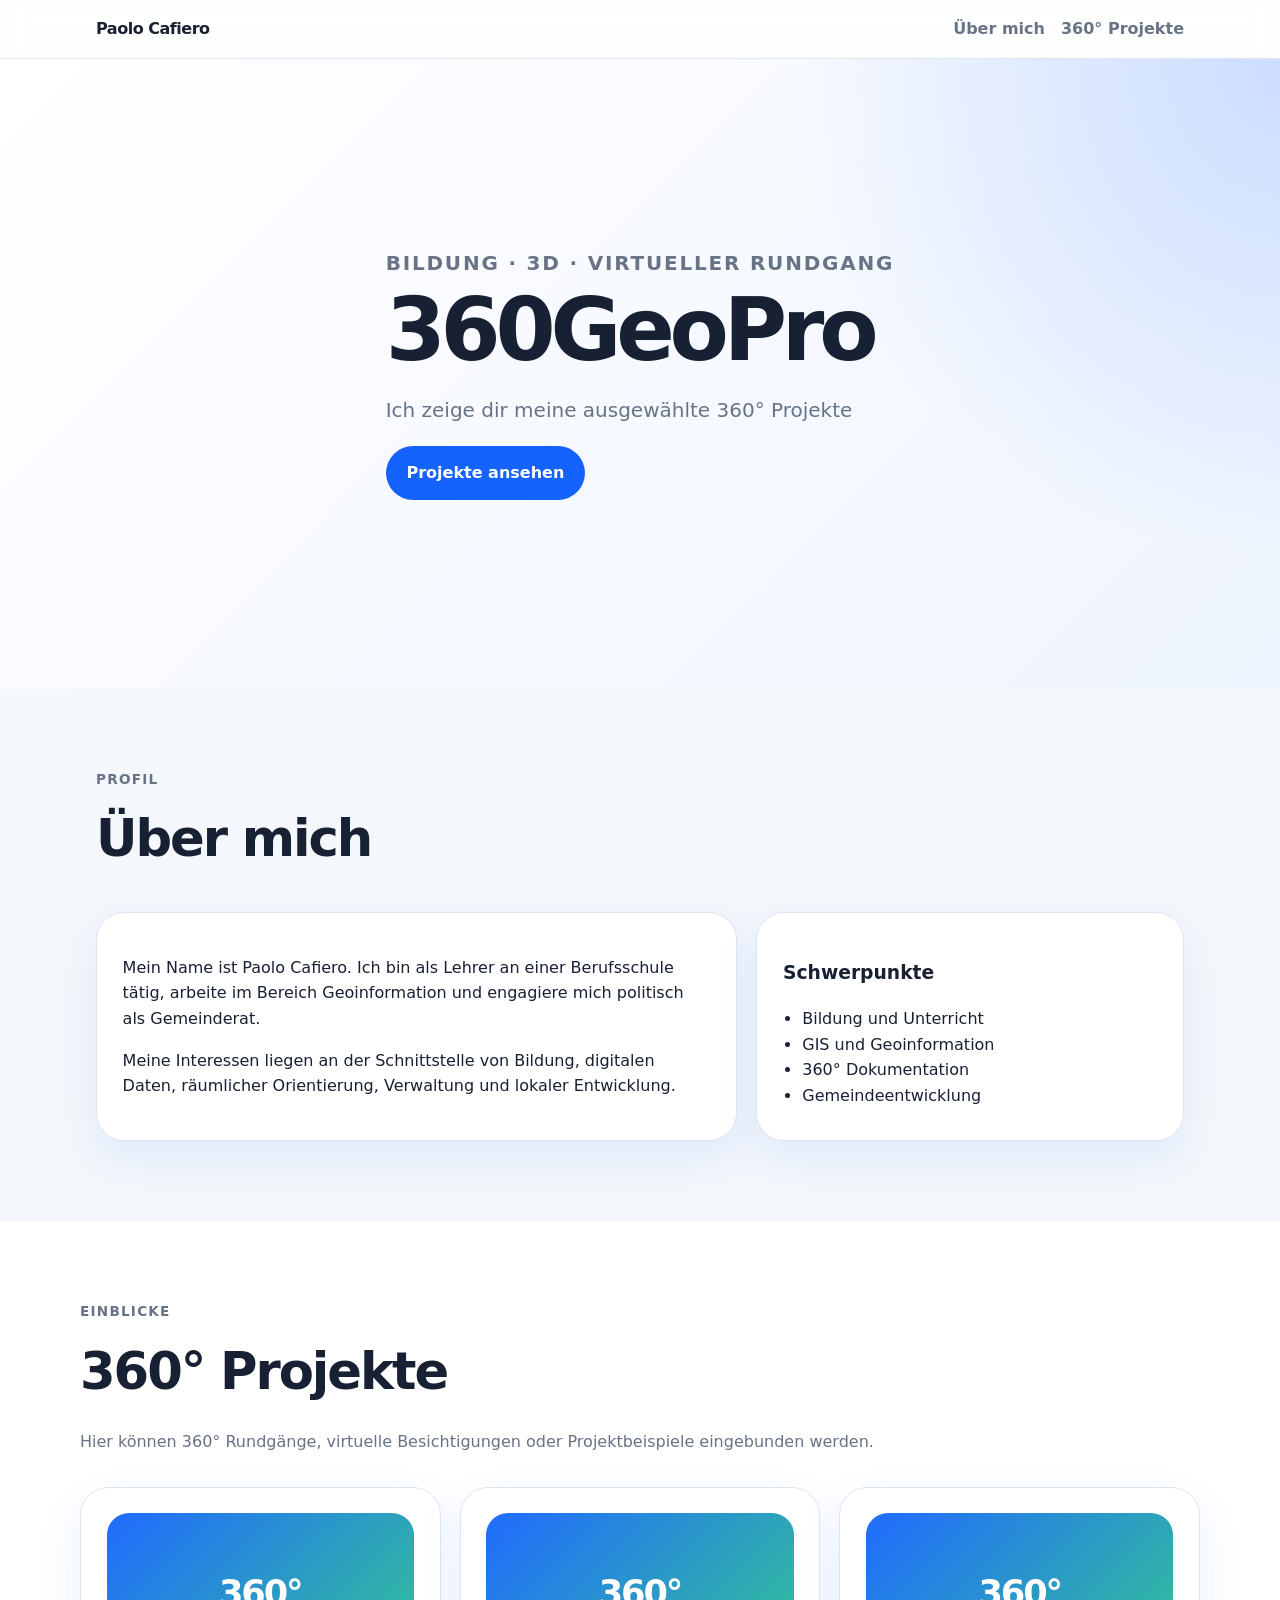
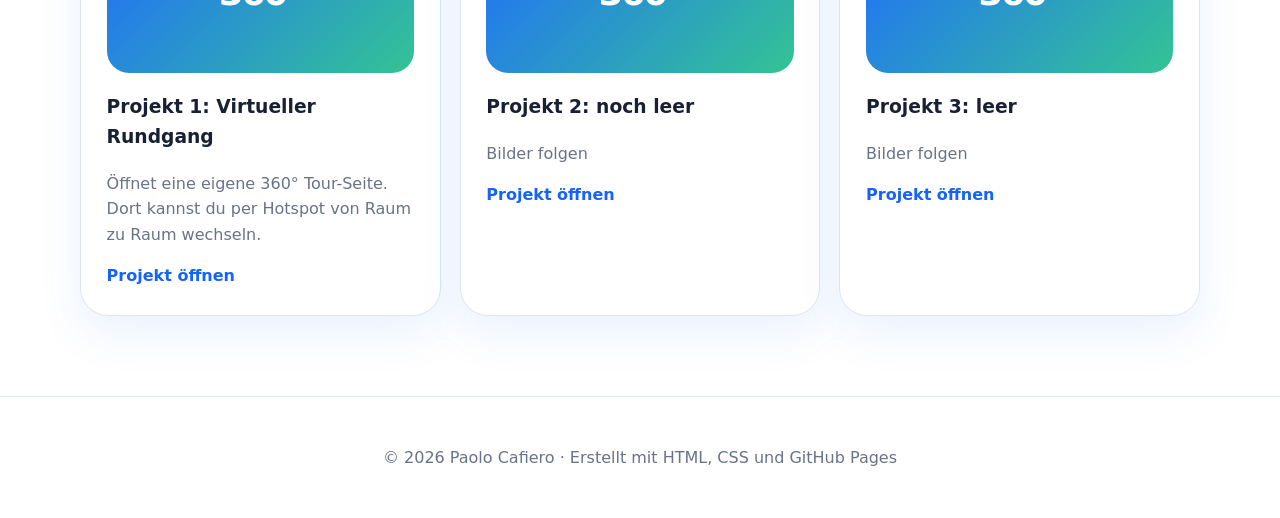
==== commit 634365c1: "Update index.html" ====
--- a/index.html
+++ b/index.html
@@ -3,7 +3,7 @@
 <head>
   <meta charset="UTF-8" />
   <meta name="viewport" content="width=device-width, initial-scale=1.0" />
-  <title>Meine Website | 360° Projekte</title>
+  <title>Paolo Cafiero | 360° Projekte</title>
   <link rel="stylesheet" href="style.css" />
 </head>
 <body>
@@ -109,7 +109,7 @@
   </main>
 
   <footer class="footer">
-    <p>© 2026 Dein Name · Erstellt mit HTML, CSS und GitHub Pages</p>
+    <p>© 2026 Paolo Cafiero · Erstellt mit HTML, CSS und GitHub Pages</p>
   </footer>
 </body>
 </html>
